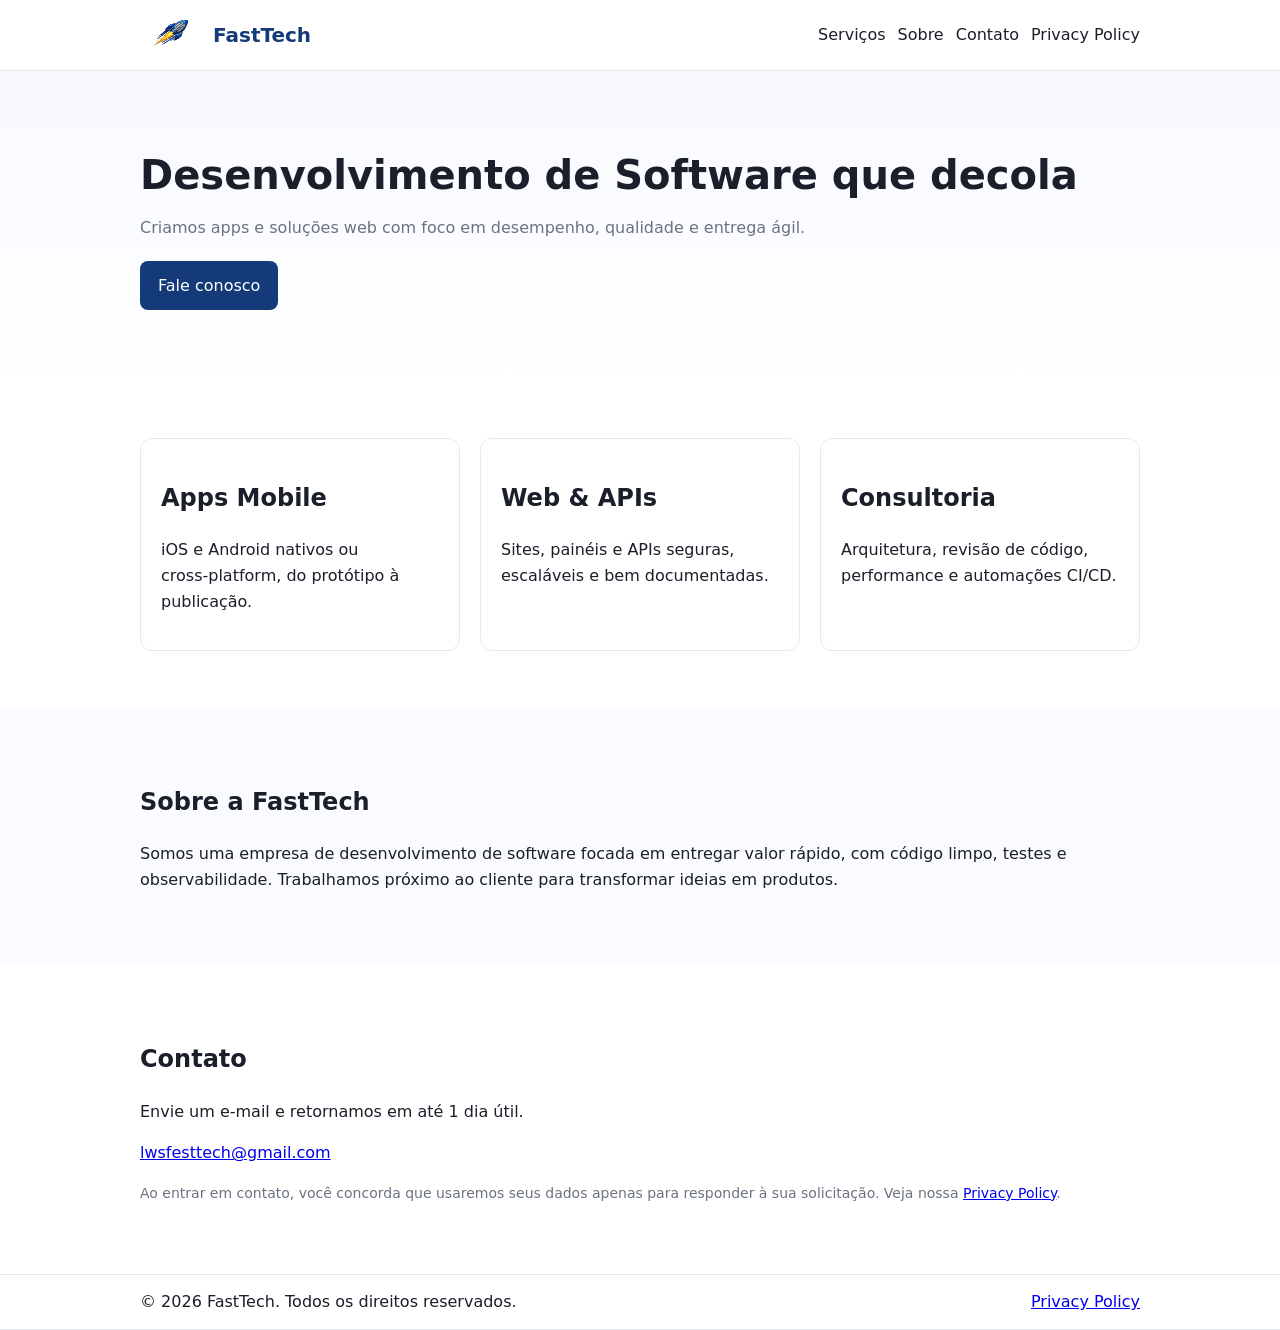
==== index.html @ eed10760 "Add files via upload" ====
<!doctype html>
<html lang="pt-BR">

<head>
    <meta charset="utf-8">
    <meta name="viewport" content="width=device-width, initial-scale=1">
    <title>FastTech — Desenvolvimento de Software</title>
    <meta name="description" content="Soluções rápidas e confiáveis em desenvolvimento de software e aplicativos.">
    <link rel="stylesheet" href="styles.css">
</head>

<body>
    <header class="site-header">
        <div class="container">
            <a class="brand" href="index.html">
                <img src="logo-rocket.svg" alt="Logo FastTech: foguete azul com raio amarelo" class="logo">
                <span class="brand-text">FastTech</span>
            </a>
            <nav class="nav" aria-label="Navegação principal">
                <a href="#servicos">Serviços</a>
                <a href="#sobre">Sobre</a>
                <a href="#contato">Contato</a>
                <a href="privacy.html">Privacy Policy</a>
            </nav>
        </div>
    </header>

    <main>
        <section class="hero">
            <div class="container">
                <h1>Desenvolvimento de Software que decola</h1>
                <p>Criamos apps e soluções web com foco em desempenho, qualidade e entrega ágil.</p>
                <a class="btn" href="#contato">Fale conosco</a>
            </div>
        </section>

        <section id="servicos" class="section">
            <div class="container grid-3">
                <div class="card">
                    <h2>Apps Mobile</h2>
                    <p>iOS e Android nativos ou cross‑platform, do protótipo à publicação.</p>
                </div>
                <div class="card">
                    <h2>Web & APIs</h2>
                    <p>Sites, painéis e APIs seguras, escaláveis e bem documentadas.</p>
                </div>
                <div class="card">
                    <h2>Consultoria</h2>
                    <p>Arquitetura, revisão de código, performance e automações CI/CD.</p>
                </div>
            </div>
        </section>

        <section id="sobre" class="section alt">
            <div class="container">
                <h2>Sobre a FastTech</h2>
                <p>Somos uma empresa de desenvolvimento de software focada em entregar valor rápido, com código limpo,
                    testes e observabilidade. Trabalhamos próximo ao cliente para transformar ideias em produtos.</p>
            </div>
        </section>

        <section id="contato" class="section">
            <div class="container">
                <h2>Contato</h2>
                <p>Envie um e‑mail e retornamos em até 1 dia útil.</p>
                <p><a href="mailto:lwsfesttech@gmail.com">lwsfesttech@gmail.com</a></p>
                <p class="small">Ao entrar em contato, você concorda que usaremos seus dados apenas para responder à sua
                    solicitação. Veja nossa <a href="privacy.html">Privacy Policy</a>.</p>
            </div>
        </section>
    </main>

    <footer class="site-footer">
        <div class="container">
            <span>© <span id="year"></span> FastTech. Todos os direitos reservados.</span>
            <a href="privacy.html">Privacy Policy</a>
        </div>
    </footer>
    <script>
        document.getElementById('year').textContent = new Date().getFullYear();
    </script>
</body>

</html>
---- styles.css ----
:root {
    --brand: #153a7a;
    --accent: #ffb000;
    --bg: #ffffff;
    --text: #1b1f2a;
    --muted: #6b7280;
}

* {
    box-sizing: border-box
}

body {
    margin: 0;
    font-family: system-ui, -apple-system, Segoe UI, Roboto, Ubuntu, Arial, sans-serif;
    color: var(--text);
    background: var(--bg);
    line-height: 1.6
}

.container {
    max-width: 1040px;
    margin: 0 auto;
    padding: 0 20px
}

.site-header,
.site-footer {
    border-bottom: 1px solid #e6e8ef
}

.site-footer {
    border-top: 1px solid #e6e8ef
}

.site-header .container,
.site-footer .container {
    display: flex;
    align-items: center;
    justify-content: space-between;
    gap: 16px;
    padding: 14px 20px
}

.brand {
    display: flex;
    align-items: center;
    gap: 10px;
    color: var(--brand);
    text-decoration: none;
    font-weight: 700
}

.logo {
    height: 42px;
    width: auto
}

.brand-text {
    font-size: 20px
}

.nav {
    display: flex;
    flex-wrap: wrap;
    gap: 12px;
    justify-content: flex-end
}

.nav a {
    color: var(--text);
    text-decoration: none
}

.nav a:hover {
    color: var(--brand)
}

.hero {
    padding: 72px 0;
    background: linear-gradient(180deg, #f7f9ff, transparent)
}

.hero h1 {
    font-size: 40px;
    margin: 0 0 8px
}

.hero p {
    color: var(--muted);
    margin: 0 0 20px
}

.btn {
    display: inline-block;
    background: var(--brand);
    color: #fff;
    padding: 12px 18px;
    border-radius: 8px;
    text-decoration: none
}

.section {
    padding: 56px 0
}

.section.alt {
    background: #fafbff
}

.grid-3 {
    display: grid;
    grid-template-columns: repeat(3, 1fr);
    gap: 20px
}

.card {
    padding: 20px;
    border: 1px solid #e6e8ef;
    border-radius: 12px;
    background: #fff
}

.small {
    font-size: 14px;
    color: var(--muted)
}

.policy h1 {
    margin-top: 0
}

@media (max-width:800px) {
    .grid-3 {
        grid-template-columns: 1fr
    }

    .hero h1 {
        font-size: 32px
    }
}
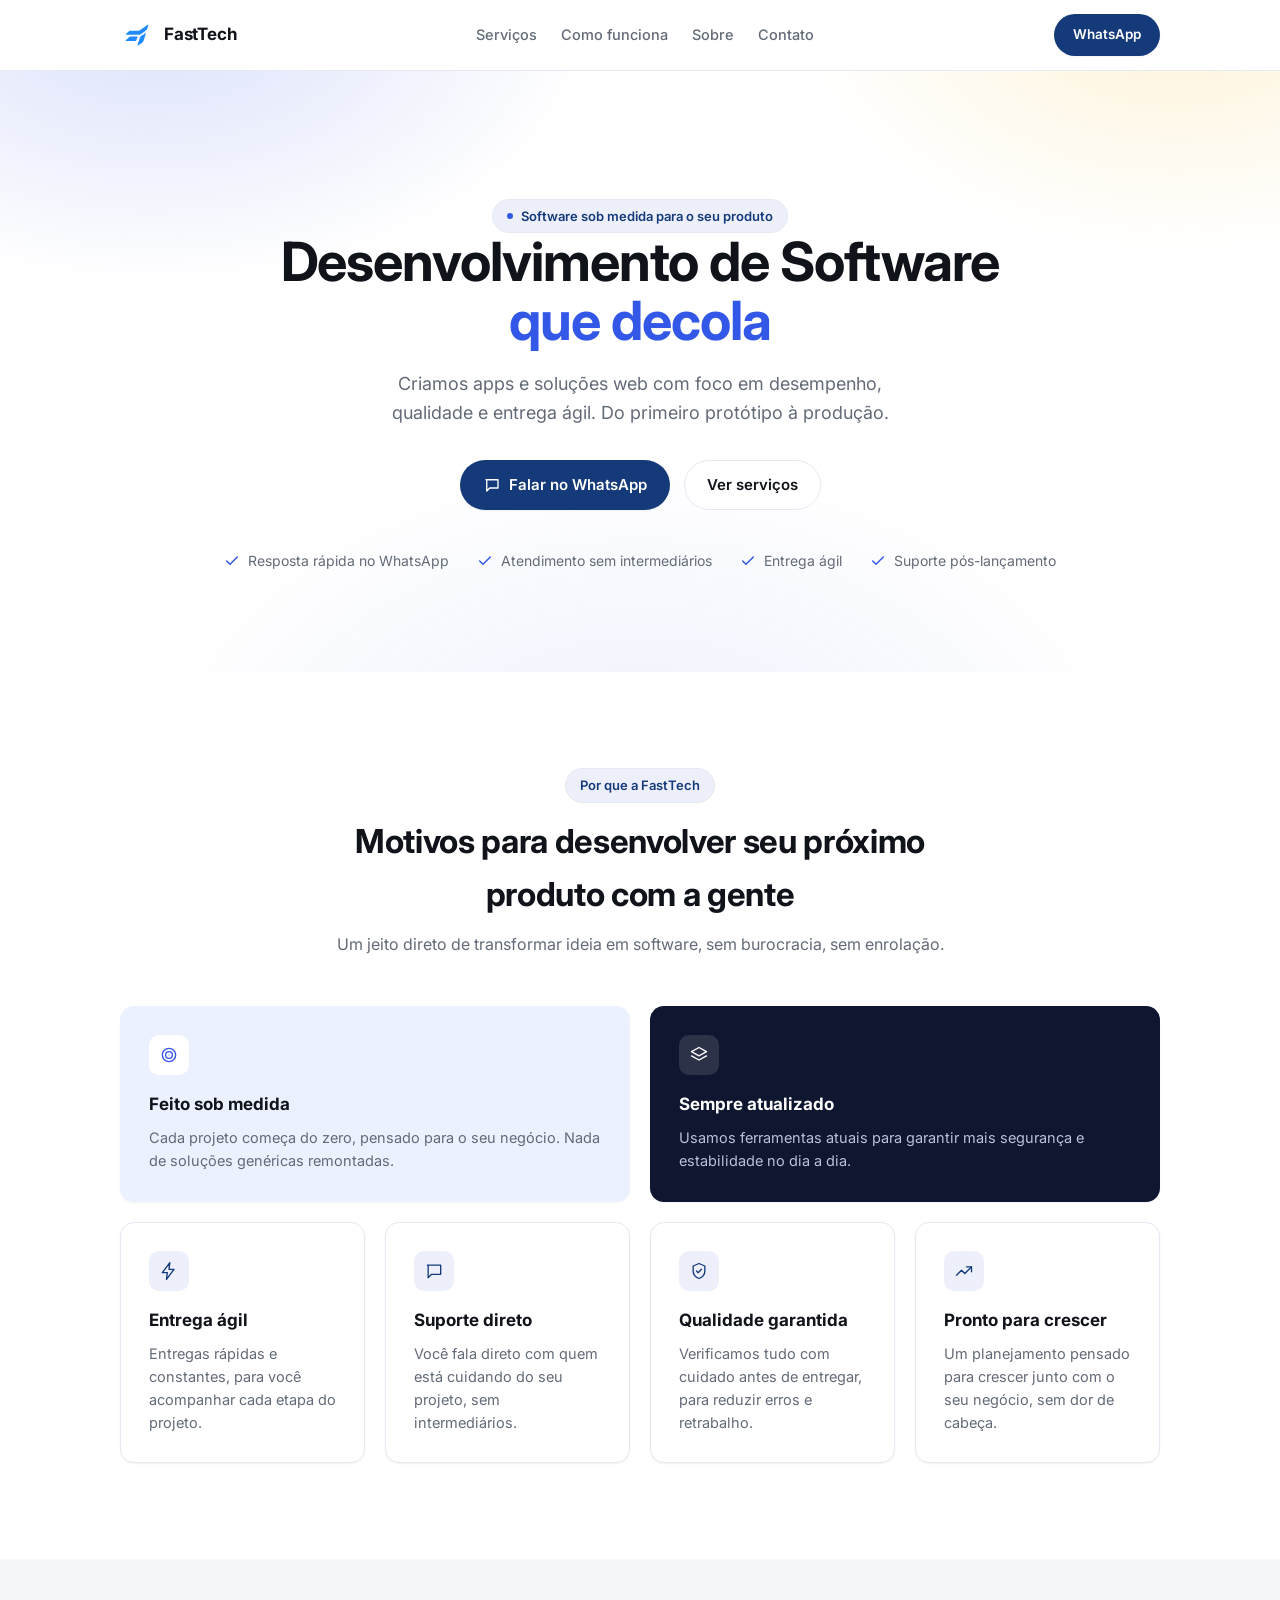
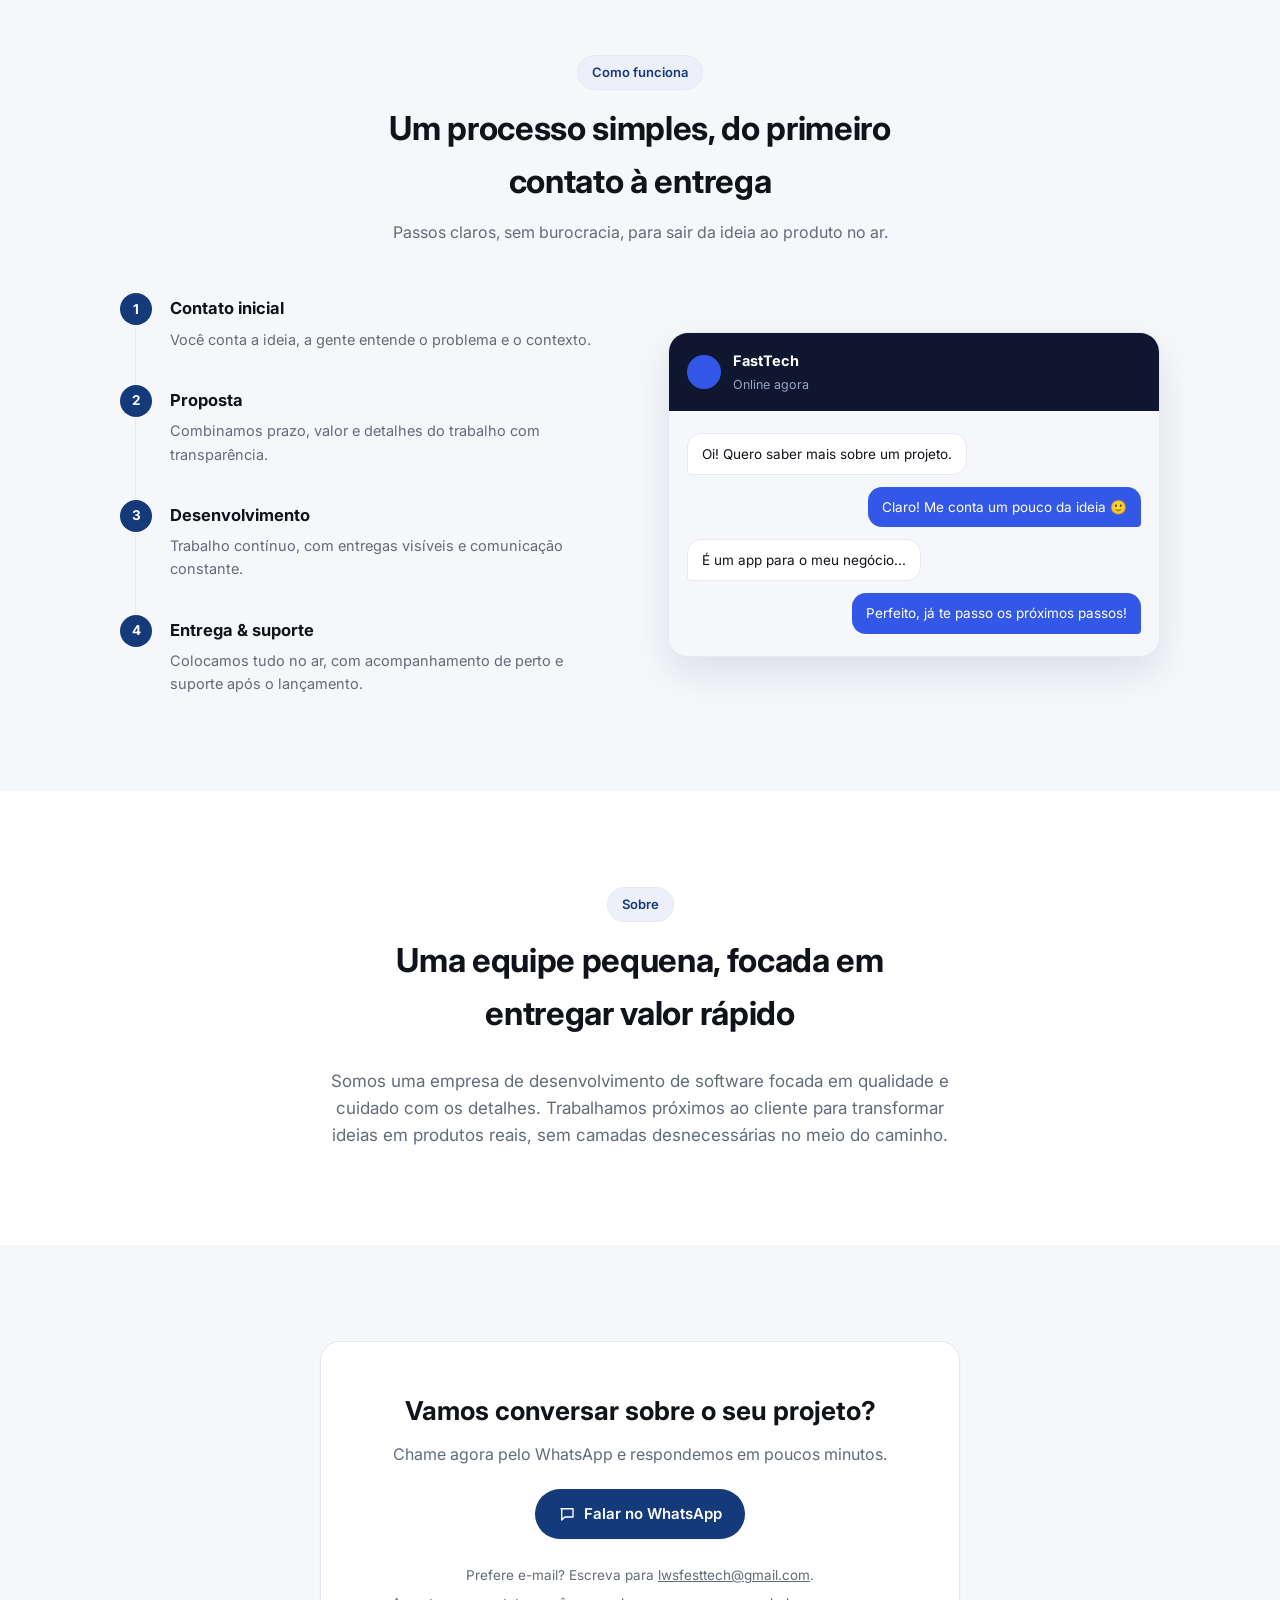
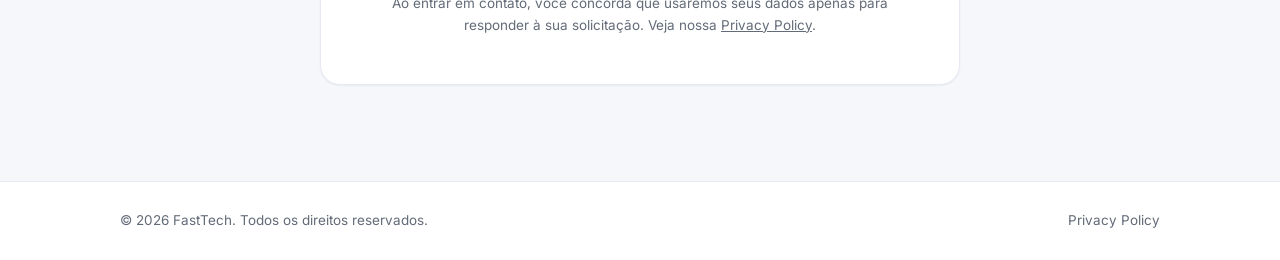
==== commit c03eb179: "Enhance privacy policy page and update styles - Updated the title and header of the privacy policy p" ====
--- a/index.html
+++ b/index.html
@@ -4,68 +4,255 @@
 <head>
     <meta charset="utf-8">
     <meta name="viewport" content="width=device-width, initial-scale=1">
-    <title>FastTech — Desenvolvimento de Software</title>
+    <title>FastTech • Desenvolvimento de Software</title>
     <meta name="description" content="Soluções rápidas e confiáveis em desenvolvimento de software e aplicativos.">
+    <link rel="preconnect" href="https://fonts.googleapis.com">
+    <link rel="preconnect" href="https://fonts.gstatic.com" crossorigin>
+    <link href="https://fonts.googleapis.com/css2?family=Inter:wght@400;500;600;700;800&display=swap" rel="stylesheet">
     <link rel="stylesheet" href="styles.css">
 </head>
 
 <body>
     <header class="site-header">
-        <div class="container">
+        <div class="container nav-wrap">
             <a class="brand" href="index.html">
                 <img src="logo-rocket.svg" alt="Logo FastTech: foguete azul com raio amarelo" class="logo">
                 <span class="brand-text">FastTech</span>
             </a>
             <nav class="nav" aria-label="Navegação principal">
                 <a href="#servicos">Serviços</a>
+                <a href="#processo">Como funciona</a>
                 <a href="#sobre">Sobre</a>
                 <a href="#contato">Contato</a>
-                <a href="privacy.html">Privacy Policy</a>
             </nav>
+            <a class="btn btn-primary btn-sm" href="https://wa.me/5581998839100" target="_blank" rel="noopener">WhatsApp</a>
         </div>
     </header>
 
     <main>
         <section class="hero">
+            <div class="container hero-inner">
+                <span class="eyebrow"><span class="eyebrow-dot" aria-hidden="true"></span>Software sob medida para o
+                    seu produto</span>
+                <h1>Desenvolvimento de Software<br><span class="accent-text">que decola</span></h1>
+                <p class="hero-lead">Criamos apps e soluções web com foco em desempenho, qualidade e entrega ágil.
+                    Do primeiro protótipo à produção.</p>
+                <div class="hero-actions">
+                    <a class="btn btn-primary" href="https://wa.me/5581998839100?text=Ol%C3%A1%2C%20quero%20saber%20mais%20sobre%20desenvolvimento%20de%20software"
+                        target="_blank" rel="noopener">
+                        <svg viewBox="0 0 24 24" width="18" height="18" fill="none" stroke="currentColor"
+                            stroke-width="1.8" stroke-linecap="round" stroke-linejoin="round">
+                            <path d="M4 5h16v11H9l-4 4V5z" />
+                        </svg>
+                        Falar no WhatsApp
+                    </a>
+                    <a class="btn btn-ghost" href="#servicos">Ver serviços</a>
+                </div>
+                <ul class="trust-row">
+                    <li>
+                        <svg viewBox="0 0 24 24" width="16" height="16" fill="none" stroke="currentColor"
+                            stroke-width="2.2" stroke-linecap="round" stroke-linejoin="round">
+                            <path d="M20 6L9 17l-5-5" />
+                        </svg>
+                        Resposta rápida no WhatsApp
+                    </li>
+                    <li>
+                        <svg viewBox="0 0 24 24" width="16" height="16" fill="none" stroke="currentColor"
+                            stroke-width="2.2" stroke-linecap="round" stroke-linejoin="round">
+                            <path d="M20 6L9 17l-5-5" />
+                        </svg>
+                        Atendimento sem intermediários
+                    </li>
+                    <li>
+                        <svg viewBox="0 0 24 24" width="16" height="16" fill="none" stroke="currentColor"
+                            stroke-width="2.2" stroke-linecap="round" stroke-linejoin="round">
+                            <path d="M20 6L9 17l-5-5" />
+                        </svg>
+                        Entrega ágil
+                    </li>
+                    <li>
+                        <svg viewBox="0 0 24 24" width="16" height="16" fill="none" stroke="currentColor"
+                            stroke-width="2.2" stroke-linecap="round" stroke-linejoin="round">
+                            <path d="M20 6L9 17l-5-5" />
+                        </svg>
+                        Suporte pós-lançamento
+                    </li>
+                </ul>
+            </div>
+        </section>
+
+        <section id="servicos" class="section">
             <div class="container">
-                <h1>Desenvolvimento de Software que decola</h1>
-                <p>Criamos apps e soluções web com foco em desempenho, qualidade e entrega ágil.</p>
-                <a class="btn" href="#contato">Fale conosco</a>
-            </div>
-        </section>
-
-        <section id="servicos" class="section">
-            <div class="container grid-3">
-                <div class="card">
-                    <h2>Apps Mobile</h2>
-                    <p>iOS e Android nativos ou cross‑platform, do protótipo à publicação.</p>
-                </div>
-                <div class="card">
-                    <h2>Web & APIs</h2>
-                    <p>Sites, painéis e APIs seguras, escaláveis e bem documentadas.</p>
-                </div>
-                <div class="card">
-                    <h2>Consultoria</h2>
-                    <p>Arquitetura, revisão de código, performance e automações CI/CD.</p>
-                </div>
-            </div>
-        </section>
-
-        <section id="sobre" class="section alt">
+                <div class="section-head">
+                    <span class="eyebrow">Por que a FastTech</span>
+                    <h2>Motivos para desenvolver seu próximo produto com a gente</h2>
+                    <p class="section-sub">Um jeito direto de transformar ideia em software, sem burocracia, sem
+                        enrolação.</p>
+                </div>
+
+                <div class="feature-grid-top">
+                    <div class="feature-card feature-card-accent">
+                        <div class="feature-icon">
+                            <svg viewBox="0 0 24 24" width="20" height="20" fill="none" stroke="currentColor"
+                                stroke-width="1.6" stroke-linecap="round" stroke-linejoin="round">
+                                <circle cx="12" cy="12" r="8" />
+                                <circle cx="12" cy="12" r="4" />
+                                <circle cx="12" cy="12" r=".6" fill="currentColor" stroke="none" />
+                            </svg>
+                        </div>
+                        <h3>Feito sob medida</h3>
+                        <p>Cada projeto começa do zero, pensado para o seu negócio. Nada de soluções genéricas
+                            remontadas.</p>
+                    </div>
+                    <div class="feature-card feature-card-dark">
+                        <div class="feature-icon">
+                            <svg viewBox="0 0 24 24" width="20" height="20" fill="none" stroke="currentColor"
+                                stroke-width="1.6" stroke-linecap="round" stroke-linejoin="round">
+                                <path d="M12 3l9 5-9 5-9-5 9-5z" />
+                                <path d="M3 13l9 5 9-5" />
+                            </svg>
+                        </div>
+                        <h3>Sempre atualizado</h3>
+                        <p>Usamos ferramentas atuais para garantir mais segurança e estabilidade no dia a dia.</p>
+                    </div>
+                </div>
+
+                <div class="feature-grid-bottom">
+                    <div class="feature-card">
+                        <div class="feature-icon">
+                            <svg viewBox="0 0 24 24" width="20" height="20" fill="none" stroke="currentColor"
+                                stroke-width="1.6" stroke-linecap="round" stroke-linejoin="round">
+                                <path d="M13 2L4 14h6l-1 8 9-12h-6l1-8z" />
+                            </svg>
+                        </div>
+                        <h3>Entrega ágil</h3>
+                        <p>Entregas rápidas e constantes, para você acompanhar cada etapa do projeto.</p>
+                    </div>
+                    <div class="feature-card">
+                        <div class="feature-icon">
+                            <svg viewBox="0 0 24 24" width="20" height="20" fill="none" stroke="currentColor"
+                                stroke-width="1.6" stroke-linecap="round" stroke-linejoin="round">
+                                <path d="M4 5h16v11H9l-4 4V5z" />
+                            </svg>
+                        </div>
+                        <h3>Suporte direto</h3>
+                        <p>Você fala direto com quem está cuidando do seu projeto, sem intermediários.</p>
+                    </div>
+                    <div class="feature-card">
+                        <div class="feature-icon">
+                            <svg viewBox="0 0 24 24" width="20" height="20" fill="none" stroke="currentColor"
+                                stroke-width="1.6" stroke-linecap="round" stroke-linejoin="round">
+                                <path d="M12 3l7 3v6c0 4.5-3 7.5-7 9-4-1.5-7-4.5-7-9V6l7-3z" />
+                                <path d="M9 12l2 2 4-4" />
+                            </svg>
+                        </div>
+                        <h3>Qualidade garantida</h3>
+                        <p>Verificamos tudo com cuidado antes de entregar, para reduzir erros e retrabalho.</p>
+                    </div>
+                    <div class="feature-card">
+                        <div class="feature-icon">
+                            <svg viewBox="0 0 24 24" width="20" height="20" fill="none" stroke="currentColor"
+                                stroke-width="1.6" stroke-linecap="round" stroke-linejoin="round">
+                                <path d="M3 17l6-6 4 4 8-8" />
+                                <path d="M15 7h6v6" />
+                            </svg>
+                        </div>
+                        <h3>Pronto para crescer</h3>
+                        <p>Um planejamento pensado para crescer junto com o seu negócio, sem dor de cabeça.</p>
+                    </div>
+                </div>
+            </div>
+        </section>
+
+        <section id="processo" class="section alt">
             <div class="container">
-                <h2>Sobre a FastTech</h2>
-                <p>Somos uma empresa de desenvolvimento de software focada em entregar valor rápido, com código limpo,
-                    testes e observabilidade. Trabalhamos próximo ao cliente para transformar ideias em produtos.</p>
-            </div>
-        </section>
-
-        <section id="contato" class="section">
-            <div class="container">
-                <h2>Contato</h2>
-                <p>Envie um e‑mail e retornamos em até 1 dia útil.</p>
-                <p><a href="mailto:lwsfesttech@gmail.com">lwsfesttech@gmail.com</a></p>
-                <p class="small">Ao entrar em contato, você concorda que usaremos seus dados apenas para responder à sua
-                    solicitação. Veja nossa <a href="privacy.html">Privacy Policy</a>.</p>
+                <div class="section-head">
+                    <span class="eyebrow">Como funciona</span>
+                    <h2>Um processo simples, do primeiro contato à entrega</h2>
+                    <p class="section-sub">Passos claros, sem burocracia, para sair da ideia ao produto no ar.</p>
+                </div>
+
+                <div class="steps-layout">
+                    <ol class="steps-list">
+                        <li>
+                            <span class="step-num">1</span>
+                            <div>
+                                <h3>Contato inicial</h3>
+                                <p>Você conta a ideia, a gente entende o problema e o contexto.</p>
+                            </div>
+                        </li>
+                        <li>
+                            <span class="step-num">2</span>
+                            <div>
+                                <h3>Proposta</h3>
+                                <p>Combinamos prazo, valor e detalhes do trabalho com transparência.</p>
+                            </div>
+                        </li>
+                        <li>
+                            <span class="step-num">3</span>
+                            <div>
+                                <h3>Desenvolvimento</h3>
+                                <p>Trabalho contínuo, com entregas visíveis e comunicação constante.</p>
+                            </div>
+                        </li>
+                        <li>
+                            <span class="step-num">4</span>
+                            <div>
+                                <h3>Entrega &amp; suporte</h3>
+                                <p>Colocamos tudo no ar, com acompanhamento de perto e suporte após o lançamento.</p>
+                            </div>
+                        </li>
+                    </ol>
+
+                    <div class="chat-mock" aria-hidden="true">
+                        <div class="chat-mock-header">
+                            <span class="chat-mock-avatar"></span>
+                            <div class="chat-mock-title">
+                                <strong>FastTech</strong>
+                                <span>Online agora</span>
+                            </div>
+                        </div>
+                        <div class="chat-mock-body">
+                            <div class="bubble bubble-in">Oi! Quero saber mais sobre um projeto.</div>
+                            <div class="bubble bubble-out">Claro! Me conta um pouco da ideia 🙂</div>
+                            <div class="bubble bubble-in">É um app para o meu negócio...</div>
+                            <div class="bubble bubble-out">Perfeito, já te passo os próximos passos!</div>
+                        </div>
+                    </div>
+                </div>
+            </div>
+        </section>
+
+        <section id="sobre" class="section">
+            <div class="container narrow">
+                <div class="section-head">
+                    <span class="eyebrow">Sobre</span>
+                    <h2>Uma equipe pequena, focada em entregar valor rápido</h2>
+                </div>
+                <p class="section-sub-text">Somos uma empresa de desenvolvimento de software focada em qualidade e
+                    cuidado com os detalhes. Trabalhamos próximos ao cliente para transformar ideias em produtos
+                    reais, sem camadas desnecessárias no meio do caminho.</p>
+            </div>
+        </section>
+
+        <section id="contato" class="section alt">
+            <div class="container narrow">
+                <div class="contact-card">
+                    <h2>Vamos conversar sobre o seu projeto?</h2>
+                    <p>Chame agora pelo WhatsApp e respondemos em poucos minutos.</p>
+                    <a class="btn btn-primary" href="https://wa.me/5581998839100?text=Ol%C3%A1%2C%20quero%20saber%20mais%20sobre%20desenvolvimento%20de%20software"
+                        target="_blank" rel="noopener">
+                        <svg viewBox="0 0 24 24" width="18" height="18" fill="none" stroke="currentColor"
+                            stroke-width="1.8" stroke-linecap="round" stroke-linejoin="round">
+                            <path d="M4 5h16v11H9l-4 4V5z" />
+                        </svg>
+                        Falar no WhatsApp
+                    </a>
+                    <p class="small">Prefere e-mail? Escreva para <a
+                            href="mailto:lwsfesttech@gmail.com">lwsfesttech@gmail.com</a>.</p>
+                    <p class="small">Ao entrar em contato, você concorda que usaremos seus dados apenas para
+                        responder à sua solicitação. Veja nossa <a href="privacy.html">Privacy Policy</a>.</p>
+                </div>
             </div>
         </section>
     </main>
@@ -81,4 +268,4 @@
     </script>
 </body>
 
-</html>+</html>
--- a/styles.css
+++ b/styles.css
@@ -1,9 +1,19 @@
 :root {
+    --bg: #ffffff;
+    --surface: #f6f7fb;
+    --surface-2: #edf0fa;
+    --ink: #10131a;
+    --muted: #636b78;
+    --line: #e7e9f2;
     --brand: #153a7a;
-    --accent: #ffb000;
-    --bg: #ffffff;
-    --text: #1b1f2a;
-    --muted: #6b7280;
+    --accent: #3358e8;
+    --accent-soft: #ecf1ff;
+    --accent-dark: #0f1730;
+    --accent-warm: #ffb000;
+    --radius-lg: 20px;
+    --radius-md: 14px;
+    --shadow-sm: 0 1px 2px rgba(16, 24, 40, .05);
+    --shadow-md: 0 16px 36px rgba(16, 24, 40, .10);
 }
 
 * {
@@ -12,130 +22,621 @@
 
 body {
     margin: 0;
-    font-family: system-ui, -apple-system, Segoe UI, Roboto, Ubuntu, Arial, sans-serif;
-    color: var(--text);
+    font-family: 'Inter', system-ui, -apple-system, Segoe UI, Roboto, Ubuntu, Arial, sans-serif;
+    color: var(--ink);
     background: var(--bg);
-    line-height: 1.6
+    line-height: 1.6;
+    -webkit-font-smoothing: antialiased;
 }
 
 .container {
-    max-width: 1040px;
+    max-width: 1080px;
     margin: 0 auto;
     padding: 0 20px
 }
 
-.site-header,
+.container.narrow {
+    max-width: 680px
+}
+
+h1, h2, h3 {
+    font-weight: 700;
+    color: var(--ink);
+}
+
+/* Header */
+
+.site-header {
+    position: sticky;
+    top: 0;
+    z-index: 50;
+    background: rgba(255, 255, 255, .82);
+    backdrop-filter: blur(10px);
+    -webkit-backdrop-filter: blur(10px);
+    border-bottom: 1px solid var(--line);
+}
+
+.nav-wrap {
+    display: flex;
+    align-items: center;
+    gap: 24px;
+    padding: 14px 20px;
+}
+
+.brand {
+    display: flex;
+    align-items: center;
+    gap: 10px;
+    color: var(--ink);
+    text-decoration: none;
+    font-weight: 700;
+}
+
+.logo {
+    height: 34px;
+    width: auto
+}
+
+.brand-text {
+    font-size: 17px;
+    letter-spacing: -.01em;
+}
+
+.nav {
+    display: flex;
+    flex: 1;
+    flex-wrap: wrap;
+    gap: 24px;
+    justify-content: center;
+}
+
+.nav a {
+    color: var(--muted);
+    text-decoration: none;
+    font-size: 14.5px;
+    font-weight: 500;
+    transition: color .15s ease;
+}
+
+.nav a:hover {
+    color: var(--ink)
+}
+
+/* Buttons */
+
+.btn {
+    display: inline-flex;
+    align-items: center;
+    justify-content: center;
+    gap: 8px;
+    padding: 12px 22px;
+    border-radius: 999px;
+    font-weight: 600;
+    font-size: 15px;
+    text-decoration: none;
+    border: 1px solid transparent;
+    transition: transform .15s ease, box-shadow .15s ease, background-color .15s ease, border-color .15s ease;
+    white-space: nowrap;
+}
+
+.btn-primary {
+    background: var(--brand);
+    color: #fff;
+    box-shadow: var(--shadow-sm);
+}
+
+.btn-primary:hover {
+    background: #0f2c63;
+    transform: translateY(-1px);
+    box-shadow: var(--shadow-md);
+}
+
+.btn-ghost {
+    background: #fff;
+    color: var(--ink);
+    border-color: var(--line);
+}
+
+.btn-ghost:hover {
+    border-color: #c7cce0;
+    transform: translateY(-1px);
+}
+
+.btn-sm {
+    padding: 9px 18px;
+    font-size: 13.5px;
+}
+
+/* Eyebrow / badge */
+
+.eyebrow {
+    display: inline-flex;
+    align-items: center;
+    gap: 8px;
+    padding: 6px 14px;
+    border-radius: 999px;
+    background: var(--surface-2);
+    border: 1px solid var(--line);
+    font-size: 13px;
+    font-weight: 600;
+    color: var(--brand);
+}
+
+.eyebrow-dot {
+    width: 6px;
+    height: 6px;
+    border-radius: 50%;
+    background: var(--accent);
+    flex-shrink: 0;
+}
+
+/* Hero */
+
+.hero {
+    position: relative;
+    padding: 128px 0 100px;
+    text-align: center;
+    background:
+        radial-gradient(680px 420px at 12% -10%, rgba(51, 88, 232, .18), transparent 65%),
+        radial-gradient(600px 420px at 92% -15%, rgba(255, 176, 0, .16), transparent 65%),
+        radial-gradient(720px 480px at 50% 120%, rgba(51, 88, 232, .09), transparent 70%),
+        #ffffff;
+}
+
+.hero-inner {
+    position: relative;
+    z-index: 1;
+}
+
+.hero h1 {
+    font-size: clamp(34px, 5vw, 54px);
+    line-height: 1.08;
+    letter-spacing: -.02em;
+    margin: 0 0 20px;
+}
+
+.accent-text {
+    color: var(--accent);
+}
+
+.hero-lead {
+    color: var(--muted);
+    font-size: 18px;
+    max-width: 560px;
+    margin: 0 auto 32px;
+}
+
+.hero-actions {
+    display: flex;
+    gap: 14px;
+    justify-content: center;
+    flex-wrap: wrap;
+    margin-bottom: 40px;
+}
+
+.trust-row {
+    list-style: none;
+    display: flex;
+    flex-wrap: wrap;
+    gap: 14px 28px;
+    justify-content: center;
+    padding: 0;
+    margin: 0;
+    color: var(--muted);
+    font-size: 14px;
+}
+
+.trust-row li {
+    display: flex;
+    align-items: center;
+    gap: 8px;
+}
+
+.trust-row svg {
+    color: var(--accent);
+    flex-shrink: 0;
+}
+
+/* Sections */
+
+.section {
+    padding: 96px 0
+}
+
+.section.alt {
+    background: var(--surface)
+}
+
+.section-head {
+    text-align: center;
+    max-width: 620px;
+    margin: 0 auto 48px;
+}
+
+.section-head h2 {
+    font-size: clamp(26px, 3.2vw, 33px);
+    letter-spacing: -.01em;
+    margin: 12px 0 12px;
+}
+
+.section-sub {
+    color: var(--muted);
+    font-size: 16px;
+    margin: 0;
+}
+
+.section-sub-text {
+    color: var(--muted);
+    font-size: 17px;
+    text-align: center;
+    max-width: 620px;
+    margin: -20px auto 0;
+}
+
+/* Feature cards */
+
+.feature-grid-top {
+    display: grid;
+    grid-template-columns: 1fr 1fr;
+    gap: 20px;
+    margin-bottom: 20px;
+}
+
+.feature-grid-bottom {
+    display: grid;
+    grid-template-columns: repeat(4, 1fr);
+    gap: 20px;
+}
+
+.feature-card {
+    background: #fff;
+    border: 1px solid var(--line);
+    border-radius: var(--radius-md);
+    padding: 28px;
+    box-shadow: var(--shadow-sm);
+    transition: transform .15s ease, box-shadow .15s ease;
+}
+
+.feature-card:hover {
+    transform: translateY(-3px);
+    box-shadow: var(--shadow-md);
+}
+
+.feature-icon {
+    width: 40px;
+    height: 40px;
+    border-radius: 10px;
+    display: flex;
+    align-items: center;
+    justify-content: center;
+    background: var(--surface-2);
+    color: var(--brand);
+    margin-bottom: 16px;
+}
+
+.feature-card h3 {
+    font-size: 17px;
+    margin: 0 0 8px;
+}
+
+.feature-card p {
+    margin: 0;
+    color: var(--muted);
+    font-size: 14.5px;
+    line-height: 1.6;
+}
+
+.feature-card-accent {
+    background: var(--accent-soft);
+    border-color: transparent;
+}
+
+.feature-card-accent .feature-icon {
+    background: #fff;
+    color: var(--accent);
+}
+
+.feature-card-dark {
+    background: var(--accent-dark);
+    border-color: transparent;
+}
+
+.feature-card-dark h3 {
+    color: #fff;
+}
+
+.feature-card-dark p {
+    color: #b9c0d9;
+}
+
+.feature-card-dark .feature-icon {
+    background: rgba(255, 255, 255, .12);
+    color: #fff;
+}
+
+/* Steps / process */
+
+.steps-layout {
+    display: grid;
+    grid-template-columns: 1fr 1fr;
+    gap: 56px;
+    align-items: center;
+}
+
+.steps-list {
+    list-style: none;
+    margin: 0;
+    padding: 0;
+}
+
+.steps-list li {
+    display: flex;
+    gap: 18px;
+    position: relative;
+    padding-bottom: 34px;
+}
+
+.steps-list li:not(:last-child)::before {
+    content: "";
+    position: absolute;
+    left: 15px;
+    top: 34px;
+    bottom: 0;
+    width: 1px;
+    background: var(--line);
+}
+
+.steps-list li:last-child {
+    padding-bottom: 0;
+}
+
+.step-num {
+    flex-shrink: 0;
+    width: 32px;
+    height: 32px;
+    border-radius: 50%;
+    background: var(--brand);
+    color: #fff;
+    display: flex;
+    align-items: center;
+    justify-content: center;
+    font-weight: 700;
+    font-size: 13.5px;
+    z-index: 1;
+}
+
+.steps-list h3 {
+    margin: 2px 0 6px;
+    font-size: 16.5px;
+}
+
+.steps-list p {
+    margin: 0;
+    color: var(--muted);
+    font-size: 14.5px;
+    line-height: 1.6;
+}
+
+.chat-mock {
+    background: #fff;
+    border: 1px solid var(--line);
+    border-radius: var(--radius-lg);
+    overflow: hidden;
+    box-shadow: var(--shadow-md);
+}
+
+.chat-mock-header {
+    display: flex;
+    align-items: center;
+    gap: 12px;
+    padding: 16px 18px;
+    background: var(--accent-dark);
+}
+
+.chat-mock-avatar {
+    width: 34px;
+    height: 34px;
+    border-radius: 50%;
+    background: var(--accent);
+    flex-shrink: 0;
+}
+
+.chat-mock-title {
+    display: flex;
+    flex-direction: column;
+    gap: 2px;
+}
+
+.chat-mock-title strong {
+    color: #fff;
+    font-size: 14.5px;
+}
+
+.chat-mock-title span {
+    color: #9aa4c4;
+    font-size: 12.5px;
+}
+
+.chat-mock-body {
+    background: var(--surface);
+    padding: 22px 18px;
+    display: flex;
+    flex-direction: column;
+    gap: 12px;
+}
+
+.bubble {
+    max-width: 78%;
+    padding: 10px 14px;
+    border-radius: 14px;
+    font-size: 13.5px;
+    line-height: 1.5;
+}
+
+.bubble-in {
+    align-self: flex-start;
+    background: #fff;
+    border: 1px solid var(--line);
+    border-bottom-left-radius: 4px;
+    color: var(--ink);
+}
+
+.bubble-out {
+    align-self: flex-end;
+    background: var(--accent);
+    border-bottom-right-radius: 4px;
+    color: #fff;
+}
+
+/* Contact */
+
+.contact-card {
+    background: #fff;
+    border: 1px solid var(--line);
+    border-radius: var(--radius-lg);
+    padding: 48px 40px;
+    text-align: center;
+    box-shadow: var(--shadow-sm);
+}
+
+.contact-card h2 {
+    margin: 0 0 10px;
+    font-size: 26px;
+}
+
+.contact-card > p {
+    color: var(--muted);
+    margin: 0 0 22px;
+}
+
+.contact-card .btn {
+    margin-bottom: 20px;
+}
+
+.contact-card .small {
+    margin: 6px 0 0;
+}
+
+.small {
+    font-size: 13.5px;
+    color: var(--muted);
+}
+
+.small a {
+    color: var(--muted);
+}
+
+/* Footer */
+
 .site-footer {
-    border-bottom: 1px solid #e6e8ef
-}
-
-.site-footer {
-    border-top: 1px solid #e6e8ef
-}
-
-.site-header .container,
+    border-top: 1px solid var(--line);
+    padding: 28px 0;
+}
+
 .site-footer .container {
     display: flex;
     align-items: center;
     justify-content: space-between;
     gap: 16px;
-    padding: 14px 20px
-}
-
-.brand {
-    display: flex;
-    align-items: center;
-    gap: 10px;
-    color: var(--brand);
+    flex-wrap: wrap;
+    font-size: 13.5px;
+    color: var(--muted);
+}
+
+.site-footer a {
+    color: var(--muted);
     text-decoration: none;
-    font-weight: 700
-}
-
-.logo {
-    height: 42px;
-    width: auto
-}
-
-.brand-text {
-    font-size: 20px
-}
-
-.nav {
-    display: flex;
-    flex-wrap: wrap;
-    gap: 12px;
-    justify-content: flex-end
-}
-
-.nav a {
-    color: var(--text);
-    text-decoration: none
-}
-
-.nav a:hover {
-    color: var(--brand)
-}
-
-.hero {
-    padding: 72px 0;
-    background: linear-gradient(180deg, #f7f9ff, transparent)
-}
-
-.hero h1 {
-    font-size: 40px;
-    margin: 0 0 8px
-}
-
-.hero p {
-    color: var(--muted);
-    margin: 0 0 20px
-}
-
-.btn {
-    display: inline-block;
-    background: var(--brand);
-    color: #fff;
-    padding: 12px 18px;
-    border-radius: 8px;
-    text-decoration: none
-}
-
-.section {
-    padding: 56px 0
-}
-
-.section.alt {
-    background: #fafbff
-}
-
-.grid-3 {
-    display: grid;
-    grid-template-columns: repeat(3, 1fr);
-    gap: 20px
-}
-
-.card {
-    padding: 20px;
-    border: 1px solid #e6e8ef;
-    border-radius: 12px;
-    background: #fff
-}
-
-.small {
+}
+
+.site-footer a:hover {
+    color: var(--ink);
+}
+
+/* Privacy policy page */
+
+.policy h1 {
+    font-size: 30px;
+    margin: 8px 0 4px;
+}
+
+.policy > p:first-of-type {
+    color: var(--muted);
     font-size: 14px;
-    color: var(--muted)
-}
-
-.policy h1 {
-    margin-top: 0
-}
-
-@media (max-width:800px) {
-    .grid-3 {
-        grid-template-columns: 1fr
-    }
-
-    .hero h1 {
-        font-size: 32px
-    }
-}+}
+
+.policy h2 {
+    font-size: 19px;
+    margin: 40px 0 12px;
+}
+
+.policy p, .policy li {
+    color: var(--ink);
+    line-height: 1.7;
+}
+
+.policy ul {
+    padding-left: 20px;
+}
+
+.policy li {
+    margin-bottom: 6px;
+}
+
+/* Responsive */
+
+@media (max-width: 900px) {
+    .feature-grid-top {
+        grid-template-columns: 1fr;
+    }
+
+    .feature-grid-bottom {
+        grid-template-columns: repeat(2, 1fr);
+    }
+
+    .steps-layout {
+        grid-template-columns: 1fr;
+        gap: 40px;
+    }
+
+    .chat-mock {
+        order: -1;
+        max-width: 420px;
+        margin: 0 auto;
+        width: 100%;
+    }
+}
+
+@media (max-width: 760px) {
+    .nav-wrap {
+        flex-wrap: wrap;
+        justify-content: center;
+    }
+
+    .nav {
+        order: 3;
+        width: 100%;
+        justify-content: center;
+        padding-top: 12px;
+        margin-top: 4px;
+        border-top: 1px solid var(--line);
+        gap: 16px 20px;
+    }
+}
+
+@media (max-width: 600px) {
+    .feature-grid-bottom {
+        grid-template-columns: 1fr;
+    }
+
+    .hero {
+        padding: 92px 0 64px;
+    }
+
+    .section {
+        padding: 64px 0;
+    }
+
+    .contact-card {
+        padding: 36px 22px;
+    }
+}
